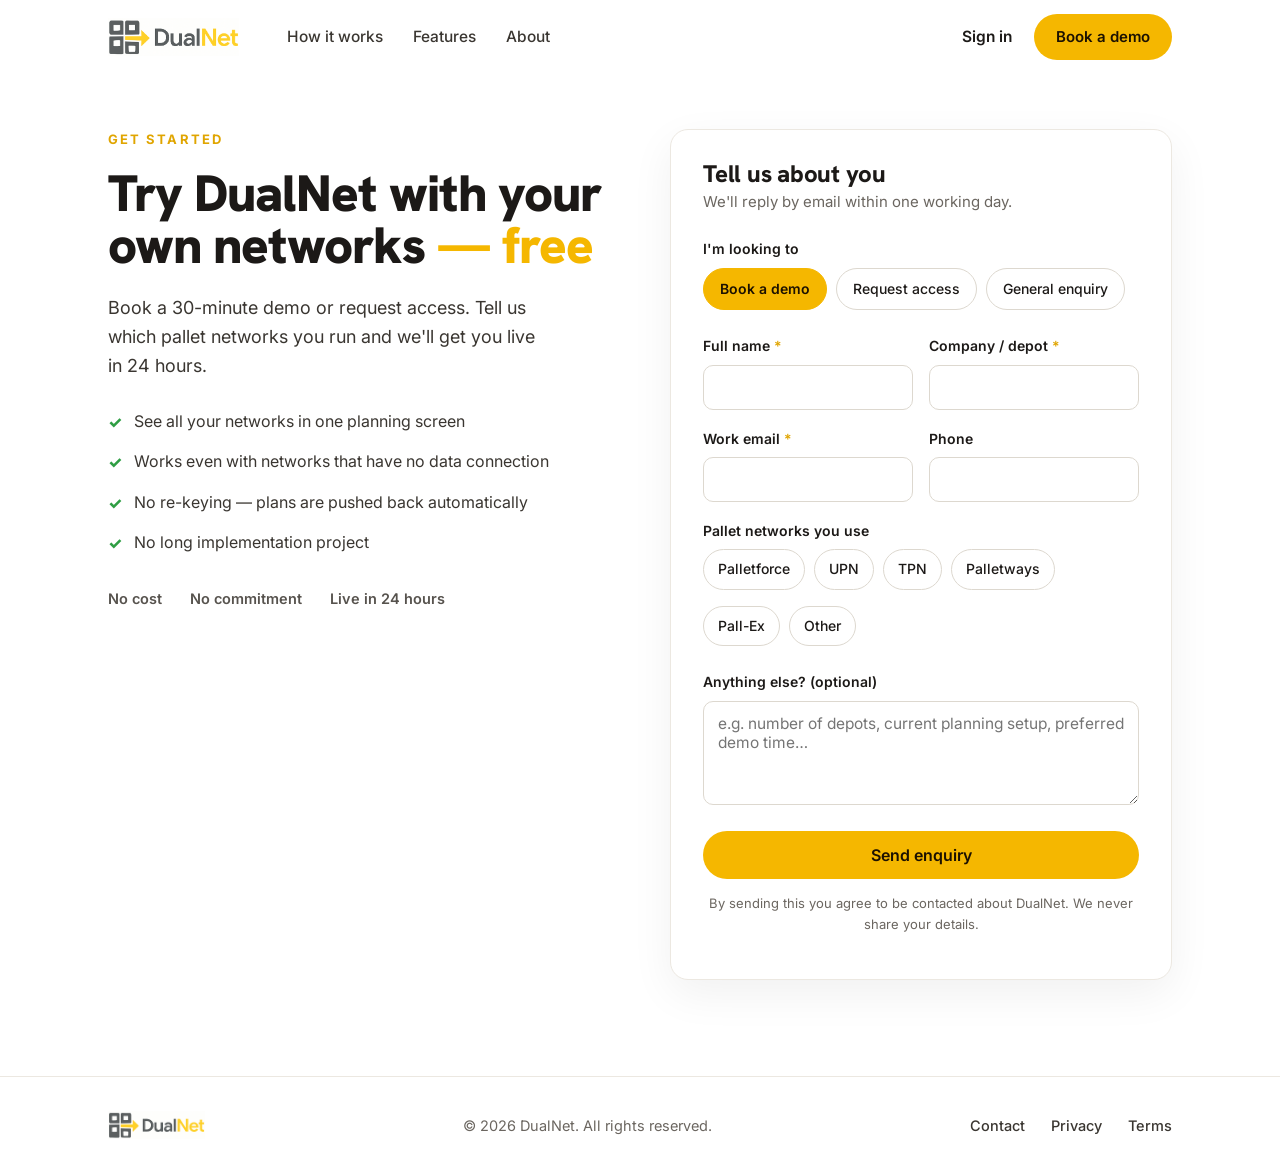
==== enquiry.html @ 668e94a1 "Add files via upload" ====
<!DOCTYPE html>
<html lang="en">
<head>
<meta charset="UTF-8" />
<meta name="viewport" content="width=device-width, initial-scale=1.0" />
<title>Get started with DualNet — Book a demo or request access</title>
<meta name="description" content="Book a 30-minute demo or request access to DualNet. No cost, no commitment, live in 24 hours." />

<link rel="icon" href="data:image/svg+xml,%3Csvg xmlns='http://www.w3.org/2000/svg' viewBox='0 0 64 64'%3E%3Crect x='4' y='4' width='22' height='22' rx='6' fill='%234f4f4f'/%3E%3Crect x='38' y='4' width='22' height='22' rx='6' fill='%234f4f4f'/%3E%3Crect x='4' y='38' width='22' height='22' rx='6' fill='%234f4f4f'/%3E%3Crect x='38' y='38' width='22' height='22' rx='6' fill='%234f4f4f'/%3E%3Cpath d='M20 27h22v-6l16 11-16 11v-6H20z' fill='%23f5b700' stroke='%23fff' stroke-width='2'/%3E%3C/svg%3E" />

<link rel="preconnect" href="https://fonts.googleapis.com" />
<link rel="preconnect" href="https://fonts.gstatic.com" crossorigin />
<link href="https://fonts.googleapis.com/css2?family=Hanken+Grotesk:wght@500;600;700;800;900&family=Inter:wght@400;500;600;700&display=swap" rel="stylesheet" />
<link rel="stylesheet" href="style.css" />
</head>
<body>

<header id="hdr">
  <div class="wrap">
    <nav class="nav">
      <a class="logo" href="index.html" aria-label="DualNet home"><img src="logo.png" alt="DualNet" /></a>
      <div class="nav-links">
        <a href="index.html#how">How it works</a>
        <a href="index.html#features">Features</a>
        <a href="index.html#about">About</a>
      </div>
      <div class="nav-right">
        <a class="signin" href="https://dualnet.carriernet.co.uk/pn/">Sign in</a>
        <a class="btn btn-gold btn-sm" href="#form">Book a demo</a>
      </div>
      <button class="hamburger" id="ham" aria-label="Menu" aria-expanded="false">
        <span></span><span></span><span></span>
      </button>
    </nav>
  </div>
  <div class="mobile-menu" id="mobileMenu">
    <a href="index.html#how">How it works</a>
    <a href="index.html#features">Features</a>
    <a href="index.html#about">About</a>
    <a href="https://dualnet.carriernet.co.uk/pn/">Sign in</a>
    <a class="btn btn-gold" href="#form">Book a demo</a>
  </div>
</header>

<main id="top">
  <section class="enq">
    <div class="wrap">
      <div class="enq-grid">

        <div class="enq-intro">
          <p class="eyebrow gold">Get started</p>
          <h1>Try DualNet with your own networks <span class="y">— free</span></h1>
          <p class="lead">Book a 30-minute demo or request access. Tell us which pallet networks you run and we'll get you live in 24 hours.</p>
          <ul class="points">
            <li><span class="tick">✓</span> See all your networks in one planning screen</li>
            <li><span class="tick">✓</span> Works even with networks that have no data connection</li>
            <li><span class="tick">✓</span> No re-keying — plans are pushed back automatically</li>
            <li><span class="tick">✓</span> No long implementation project</li>
          </ul>
          <div class="intro-badges">
            <span>No cost</span>
            <span>No commitment</span>
            <span>Live in 24 hours</span>
          </div>
        </div>

        <div class="form-card" id="form">
          <form id="enquiryForm" novalidate>
            <input type="text" name="_honey" tabindex="-1" autocomplete="off" aria-hidden="true" style="position:absolute;left:-9999px;width:1px;height:1px;opacity:0;" />
            <h2>Tell us about you</h2>
            <p class="sub">We'll reply by email within one working day.</p>

            <div class="field">
              <label>I'm looking to</label>
              <div class="segment" id="typeSegment">
                <label class="chip"><input type="radio" name="reason" value="Book a demo" checked /><span>Book a demo</span></label>
                <label class="chip"><input type="radio" name="reason" value="Request access (sign up)" /><span>Request access</span></label>
                <label class="chip"><input type="radio" name="reason" value="General enquiry" /><span>General enquiry</span></label>
              </div>
            </div>

            <div class="field-row">
              <div class="field">
                <label for="name">Full name <span class="req">*</span></label>
                <input type="text" id="name" name="name" autocomplete="name" required />
              </div>
              <div class="field">
                <label for="company">Company / depot <span class="req">*</span></label>
                <input type="text" id="company" name="company" autocomplete="organization" required />
              </div>
            </div>

            <div class="field-row">
              <div class="field">
                <label for="email">Work email <span class="req">*</span></label>
                <input type="email" id="email" name="email" autocomplete="email" required />
              </div>
              <div class="field">
                <label for="phone">Phone</label>
                <input type="tel" id="phone" name="phone" autocomplete="tel" />
              </div>
            </div>

            <div class="field">
              <label>Pallet networks you use</label>
              <div class="chips" id="networks">
                <label class="chip"><input type="checkbox" name="networks" value="Palletforce" /><span>Palletforce</span></label>
                <label class="chip"><input type="checkbox" name="networks" value="UPN" /><span>UPN</span></label>
                <label class="chip"><input type="checkbox" name="networks" value="TPN" /><span>TPN</span></label>
                <label class="chip"><input type="checkbox" name="networks" value="Palletways" /><span>Palletways</span></label>
                <label class="chip"><input type="checkbox" name="networks" value="Pall-Ex" /><span>Pall-Ex</span></label>
                <label class="chip"><input type="checkbox" name="networks" value="Other" /><span>Other</span></label>
              </div>
            </div>

            <div class="field">
              <label for="message">Anything else? (optional)</label>
              <textarea id="message" name="message" placeholder="e.g. number of depots, current planning setup, preferred demo time…"></textarea>
            </div>

            <button type="submit" class="btn btn-gold btn-block">Send enquiry</button>
            <p class="form-foot">By sending this you agree to be contacted about DualNet. We never share your details.</p>
          </form>

          <div class="success" id="success">
            <div class="ok">✓</div>
            <h3>Thanks — we've got your enquiry</h3>
            <p>We've received your details and will be in touch by email within one working day.</p>
          </div>
        </div>

      </div>
    </div>
  </section>
</main>

<footer>
  <div class="wrap">
    <div class="foot">
      <img src="logo.png" alt="DualNet" />
      <div class="copy">© 2026 DualNet. All rights reserved.</div>
      <div class="links">
        <a href="#form">Contact</a>
        <a href="index.html#privacy">Privacy</a>
        <a href="index.html#terms">Terms</a>
      </div>
    </div>
  </div>
</footer>

<script>
  /* ================================================================
     WHERE ENQUIRIES GO  —  powered by FormSubmit (formsubmit.co)
     ----------------------------------------------------------------
     SETUP (one-time):
       1. Put your inbox address below.
       2. Publish the site, then submit this form ONCE yourself.
          FormSubmit emails that inbox an activation link — click it.
       3. After activation, every submission is emailed to you.
       (Optional, to keep your address out of the page source: after
        activating, FormSubmit gives you a random token like
        "a1b2c3d4e5..." — paste that here instead of the email.)
  ================================================================ */
  var FORMSUBMIT_TARGET = "donotreply@deltion.co.uk";   // FormSubmit target (email or token)

  // sticky header
  var hdr = document.getElementById('hdr');
  window.addEventListener('scroll', function(){ hdr.classList.toggle('scrolled', window.scrollY > 8); }, {passive:true});

  // mobile menu
  var ham = document.getElementById('ham'), menu = document.getElementById('mobileMenu');
  ham.addEventListener('click', function(){
    var open = menu.style.display === 'block';
    menu.style.display = open ? 'none' : 'block';
    ham.setAttribute('aria-expanded', String(!open));
  });
  menu.querySelectorAll('a').forEach(function(a){
    a.addEventListener('click', function(){ menu.style.display='none'; ham.setAttribute('aria-expanded','false'); });
  });

  // preselect reason from ?type= (e.g. enquiry.html?type=signup)
  (function(){
    var t = new URLSearchParams(location.search).get('type');
    if(!t) return;
    var map = { signup:'Request access (sign up)', access:'Request access (sign up)', demo:'Book a demo', enquiry:'General enquiry' };
    var val = map[t.toLowerCase()];
    if(val){
      var r = document.querySelector('input[name=reason][value="'+val+'"]');
      if(r) r.checked = true;
    }
  })();

  var form = document.getElementById('enquiryForm');
  var submitBtn = form.querySelector('button[type=submit]');

  form.addEventListener('submit', function(e){
    e.preventDefault();

    var reason   = (document.querySelector('input[name=reason]:checked')||{}).value || '';
    var networks = Array.from(form.querySelectorAll('input[name=networks]:checked')).map(function(c){return c.value;}).join(', ');
    var name     = form.name.value.trim();
    var company  = form.company.value.trim();
    var email    = form.email.value.trim();

    // required-field check
    if(!name || !company || !email){
      alert('Please fill in your name, company and work email.');
      return;
    }

    // honeypot: a real person leaves this empty; bots fill it
    if(form._honey && form._honey.value){ showSuccess(); return; }

    var payload = {
      "Reason": reason,
      "Name": name,
      "Company / depot": company,
      "Email": email,
      "Phone": form.phone.value.trim() || '-',
      "Networks used": networks || '-',
      "Message": form.message.value.trim() || '-',
      "_subject": "DualNet enquiry — " + reason + " — " + company,
      "_replyto": email,
      "_template": "table"
    };

    submitBtn.disabled = true;
    submitBtn.textContent = 'Sending…';

    fetch('https://formsubmit.co/ajax/' + encodeURIComponent(FORMSUBMIT_TARGET), {
      method: 'POST',
      headers: { 'Content-Type': 'application/json', 'Accept': 'application/json' },
      body: JSON.stringify(payload)
    })
    .then(function(r){ return r.json(); })
    .then(function(){ showSuccess(); })
    .catch(function(){
      submitBtn.disabled = false;
      submitBtn.textContent = 'Send enquiry';
      alert('Sorry — something went wrong. Please email us directly at ' + FORMSUBMIT_TARGET);
    });
  });

  function showSuccess(){
    form.style.display = 'none';
    document.getElementById('success').classList.add('show');
    document.getElementById('form').scrollIntoView({behavior:'smooth', block:'center'});
  }
</script>
</body>
</html>
---- style.css ----
:root{
  --gold:#f5b700;
  --gold-deep:#e0a500;
  --ink:#1c1917;
  --muted:#6b6660;
  --line:#ece8e1;
  --paper:#ffffff;
  --paper-2:#faf9f6;
  --cream:#fbf6e8;
  --dark:#1f1813;
  --dark-2:#2a231a;
  --card-gold:#3d2f08;
  --green:#2f9e44;
  --red:#e03131;
  --maxw:1120px;
  --display:'Hanken Grotesk', system-ui, sans-serif;
  --body:'Inter', system-ui, sans-serif;
}

*{box-sizing:border-box;}
html{scroll-behavior:smooth;}
body{
  margin:0; background:var(--paper); color:var(--ink);
  font-family:var(--body); font-size:17px; line-height:1.6;
  -webkit-font-smoothing:antialiased; text-rendering:optimizeLegibility;
}
a{color:inherit; text-decoration:none;}
img{max-width:100%; display:block;}
.wrap{max-width:var(--maxw); margin:0 auto; padding:0 28px;}

h1,h2,h3{font-family:var(--display); font-weight:800; line-height:1.02; margin:0; letter-spacing:-.01em;}
.eyebrow{
  font-family:var(--body); font-weight:700; font-size:13px;
  letter-spacing:.16em; text-transform:uppercase; color:var(--muted);
  margin:0 0 18px;
}
.eyebrow.gold{color:var(--gold-deep);}

/* ---------- Buttons ---------- */
.btn{
  display:inline-flex; align-items:center; justify-content:center; gap:8px;
  font-family:var(--body); font-weight:600; font-size:16px;
  padding:14px 26px; border-radius:999px; border:0; cursor:pointer;
  transition:transform .12s ease, background .15s ease, box-shadow .15s ease;
}
.btn-gold{background:var(--gold); color:#1c1100;}
.btn-gold:hover{background:var(--gold-deep); transform:translateY(-1px);}
.btn-sm{padding:11px 22px; font-size:15px;}
.btn-block{width:100%;}
.link-arrow{font-weight:600; display:inline-flex; align-items:center; gap:6px;}
.link-arrow:hover{color:var(--gold-deep);}
.link-arrow .a{transition:transform .15s ease;}
.link-arrow:hover .a{transform:translateX(3px);}

/* ---------- Header ---------- */
header{
  position:sticky; top:0; z-index:50; background:rgba(255,255,255,.86);
  backdrop-filter:saturate(140%) blur(10px); border-bottom:1px solid transparent;
  transition:border-color .2s ease, box-shadow .2s ease;
}
header.scrolled{border-color:var(--line); box-shadow:0 1px 0 rgba(0,0,0,.02);}
.nav{display:flex; align-items:center; gap:34px; height:74px;}
.logo img{height:38px; width:auto;}
.nav-links{display:flex; gap:30px; margin-left:14px;}
.nav-links a{font-weight:500; color:#3a3631; font-size:15.5px;}
.nav-links a:hover{color:var(--ink);}
.nav-right{margin-left:auto; display:flex; align-items:center; gap:22px;}
.signin{font-weight:600; font-size:15.5px;}
.signin:hover{color:var(--gold-deep);}
.hamburger{display:none; background:none; border:0; cursor:pointer; padding:8px; margin-left:auto;}
.hamburger span{display:block; width:24px; height:2.5px; background:var(--ink); border-radius:2px; margin:5px 0; transition:.2s;}

/* ---------- Hero ---------- */
.hero{padding:64px 0 88px;}
.hero-grid{display:grid; grid-template-columns:1.05fr .95fr; gap:64px; align-items:center;}
.hero h1{font-size:clamp(2.9rem, 5.2vw, 4.7rem); font-weight:900; letter-spacing:-.02em;}
.hero h1 .y{color:var(--gold);}
.hero p.lead{font-size:18px; color:#3a3631; max-width:430px; margin:26px 0 36px;}
.hero-cta{display:flex; align-items:center; gap:26px; flex-wrap:wrap;}

/* Stats panel */
.panel{background:var(--dark); border-radius:20px; padding:24px; display:grid; gap:16px;}
.stat-row{display:grid; grid-template-columns:1fr 1fr; gap:16px;}
.stat{background:var(--card-gold); border:1px solid rgba(245,183,0,.18); border-radius:14px; padding:22px 22px 20px;}
.stat .num{font-family:var(--display); font-weight:900; font-size:clamp(2.2rem,3.4vw,2.9rem); color:var(--gold); line-height:1;}
.stat .lab{color:#e9e0cf; font-size:14.5px; margin-top:10px; line-height:1.35;}
.stat-wide{background:var(--dark-2); border:1px solid rgba(255,255,255,.06); border-radius:14px; padding:26px 24px; display:flex; align-items:center; justify-content:space-between; gap:18px; flex-wrap:wrap;}
.stat-wide .num{font-family:var(--display); font-weight:900; font-size:clamp(2rem,3.2vw,2.6rem); color:var(--gold); line-height:1;}
.stat-wide .note{color:#9c958a; font-size:14px; line-height:1.4; max-width:200px;}

/* ---------- Sections ---------- */
section{padding:92px 0;}
.sec-head h2{font-size:clamp(2rem,3.4vw,2.7rem); font-weight:800;}

/* How it works */
.steps{display:grid; grid-template-columns:repeat(3,1fr); gap:48px; margin-top:54px;}
.step .marker{font-family:var(--display); font-weight:900; font-size:3.4rem; color:#f6e6ad; line-height:1; letter-spacing:-.03em;}
.step h3{font-size:1.3rem; font-weight:800; margin:10px 0 12px;}
.step p{color:var(--muted); font-size:16px; margin:0;}

/* Why DualNet / comparison */
.why{background:var(--paper-2); border-top:1px solid var(--line); border-bottom:1px solid var(--line);}
.compare{margin-top:46px; display:grid; grid-template-columns:1.4fr 1fr 1fr; align-items:stretch;}
.compare .ch{font-weight:600; color:var(--muted); font-size:14px; padding:18px 22px;}
.compare .ch.center{text-align:center;}
.col-dual{background:var(--cream);}
.col-dual .head{background:var(--dark); color:var(--gold); font-family:var(--display); font-weight:800; text-align:center; padding:18px; font-size:1.05rem; border-radius:8px 8px 0 0;}
.compare .feature{font-weight:600; font-size:15.5px; padding:22px; border-top:1px solid var(--line); display:flex; align-items:center; min-height:84px;}
.compare .cell{padding:22px; border-top:1px solid var(--line); display:flex; align-items:center; justify-content:center; gap:9px; text-align:center; font-size:15.5px; min-height:84px;}
.col-dual .cell{border-top:1px solid #f0e7cf;}
.compare .cell.dual{font-weight:600;}
.tick{color:var(--green); font-weight:700;}
.cross{color:var(--red); font-weight:700;}

/* Testimonial */
.quote{background:var(--dark); color:#f1ece2;}
.quote .wrap{padding:18px 28px;}
.quote-grid{display:grid; grid-template-columns:auto 1fr; gap:32px; align-items:flex-start; max-width:860px;}
.avatar{width:64px; height:64px; border-radius:50%; background:var(--gold); display:flex; align-items:center; justify-content:center; font-family:var(--display); font-weight:900; color:#1c1100; font-size:1.2rem;}
.stars{color:var(--gold); letter-spacing:4px; font-size:16px; margin-bottom:14px;}
.quote blockquote{margin:0; font-family:var(--display); font-weight:700; font-size:clamp(1.25rem,2.2vw,1.7rem); line-height:1.45; letter-spacing:-.01em;}
.quote .by{color:#9c958a; font-size:14px; margin-top:20px; font-family:var(--body); font-weight:500;}

/* Final CTA */
.final{text-align:center;}
.final h2{font-family:var(--display); font-weight:900; font-size:clamp(2.4rem,5vw,4rem); letter-spacing:-.02em; max-width:14ch; margin:0 auto;}
.final h2 .y{color:var(--gold);}
.final p{color:var(--muted); font-size:18px; margin:22px auto 0;}
.badges{display:flex; gap:38px; justify-content:center; flex-wrap:wrap; margin:34px 0 30px; color:#57534e; font-weight:600; font-size:15px;}

/* ---------- Enquiry page ---------- */
.enq{padding:54px 0 96px;}
.enq-grid{display:grid; grid-template-columns:1fr 1fr; gap:60px; align-items:start;}
.enq-intro h1{font-size:clamp(2.3rem,4vw,3.3rem); font-weight:900; letter-spacing:-.02em;}
.enq-intro h1 .y{color:var(--gold);}
.enq-intro p.lead{font-size:18px; color:#3a3631; margin:22px 0 28px; max-width:440px;}
.points{list-style:none; padding:0; margin:0; display:grid; gap:14px;}
.points li{display:flex; gap:12px; align-items:flex-start; font-size:16px; color:#3a3631;}
.points li .tick{color:var(--green); font-weight:800; margin-top:1px;}
.intro-badges{display:flex; gap:28px; flex-wrap:wrap; margin-top:30px; color:#57534e; font-weight:600; font-size:14.5px;}

.form-card{background:#fff; border:1px solid var(--line); border-radius:18px; padding:32px; box-shadow:0 14px 44px rgba(0,0,0,.06);}
.form-card h2{font-size:1.5rem; font-weight:800; margin-bottom:4px;}
.form-card .sub{color:var(--muted); font-size:15px; margin:0 0 24px;}
.field{margin-bottom:18px;}
.field label{display:block; font-weight:600; font-size:14px; margin-bottom:7px;}
.field .req{color:var(--gold-deep);}
input[type=text],input[type=email],input[type=tel],textarea,select{
  width:100%; font-family:var(--body); font-size:15.5px; padding:12px 14px;
  border:1px solid #ddd8cf; border-radius:10px; background:#fff; color:var(--ink); transition:border-color .15s ease, box-shadow .15s ease;
}
input:focus,textarea:focus,select:focus{outline:none; border-color:var(--gold); box-shadow:0 0 0 3px rgba(245,183,0,.18);}
textarea{min-height:104px; resize:vertical;}
.field-row{display:grid; grid-template-columns:1fr 1fr; gap:16px;}

.chips{display:flex; flex-wrap:wrap; gap:9px;}
.chip{cursor:pointer; user-select:none;}
.chip input{position:absolute; opacity:0; width:0; height:0;}
.chip span{display:inline-block; padding:8px 14px; border:1px solid #ddd8cf; border-radius:999px; font-size:14px; font-weight:500; transition:.12s;}
.chip input:checked + span{background:var(--gold); border-color:var(--gold); color:#1c1100; font-weight:600;}
.chip input:focus-visible + span{box-shadow:0 0 0 3px rgba(245,183,0,.25);}

.segment{display:flex; gap:9px; flex-wrap:wrap;}
.segment .chip span{padding:9px 16px;}

.form-note{font-size:13px; color:var(--muted); margin-top:6px;}
.form-foot{font-size:13px; color:var(--muted); margin-top:14px; text-align:center;}
.success{display:none; text-align:center; padding:18px 0;}
.success.show{display:block;}
.success .ok{width:56px; height:56px; border-radius:50%; background:var(--gold); color:#1c1100; font-size:1.8rem; display:flex; align-items:center; justify-content:center; margin:0 auto 16px; font-family:var(--display); font-weight:900;}
.success h3{font-size:1.3rem; font-weight:800; margin-bottom:8px;}
.success p{color:var(--muted); margin:0;}

/* ---------- Footer ---------- */
footer{border-top:1px solid var(--line); padding:34px 0;}
.foot{display:flex; align-items:center; justify-content:space-between; gap:24px; flex-wrap:wrap;}
.foot img{height:28px;}
.foot .copy{color:var(--muted); font-size:14.5px;}
.foot .links{display:flex; gap:26px;}
.foot .links a{color:#3a3631; font-size:14.5px; font-weight:500;}
.foot .links a:hover{color:var(--gold-deep);}

/* Mobile menu panel */
.mobile-menu{display:none; border-top:1px solid var(--line); background:#fff; padding:16px 28px 22px;}
.mobile-menu a{display:block; padding:11px 0; font-weight:500; border-bottom:1px solid var(--line);}
.mobile-menu .btn{margin-top:16px; width:100%; justify-content:center;}

/* ---------- Responsive ---------- */
@media (max-width:920px){
  .hero-grid{grid-template-columns:1fr; gap:42px;}
  .hero{padding:46px 0 64px;}
  .steps{grid-template-columns:1fr; gap:38px;}
  .enq-grid{grid-template-columns:1fr; gap:40px;}
  .nav-links,.signin,.nav-right .btn{display:none;}
  .hamburger{display:block;}
  section{padding:68px 0;}
}
@media (max-width:620px){
  body{font-size:16px;}
  .stat-row{grid-template-columns:1fr 1fr;}
  .compare{grid-template-columns:1fr;}
  .compare .ch{display:none;}
  .compare .feature{border-top:1px solid var(--line); min-height:0; padding:18px 4px 6px; font-size:15px;}
  .col-dual{background:transparent;}
  .col-dual .head{display:none;}
  .compare .cell{justify-content:flex-start; min-height:0; padding:6px 4px;}
  .compare .cell.dual::after{content:' — DualNet'; color:var(--muted); font-weight:500;}
  .compare .cell.alt::after{content:' — Typical alternatives'; color:var(--muted); font-weight:500;}
  .col-dual .cell{border-top:0;}
  .field-row{grid-template-columns:1fr;}
  .foot{flex-direction:column; align-items:flex-start; gap:18px;}
}
@media (prefers-reduced-motion:reduce){*{scroll-behavior:auto; transition:none!important;}}
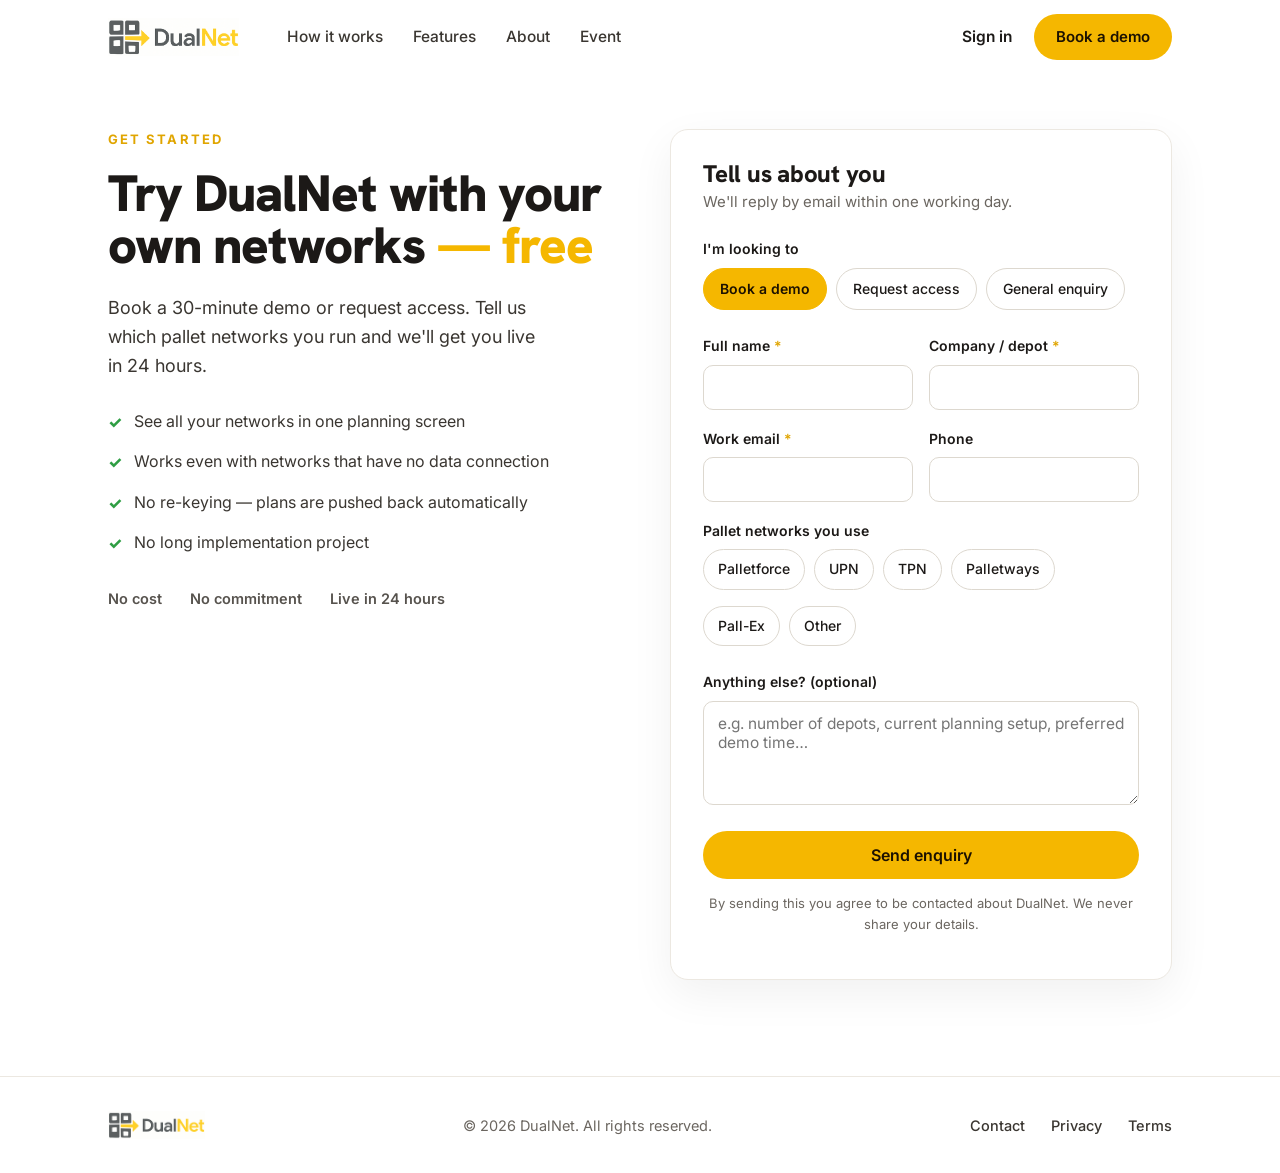
==== commit dfc5bd9e: "Update enquiry.html" ====
--- a/enquiry.html
+++ b/enquiry.html
@@ -23,6 +23,7 @@
         <a href="index.html#how">How it works</a>
         <a href="index.html#features">Features</a>
         <a href="index.html#about">About</a>
+        <a href="event.html">Event</a>
       </div>
       <div class="nav-right">
         <a class="signin" href="https://dualnet.carriernet.co.uk/pn/">Sign in</a>
@@ -37,6 +38,7 @@
     <a href="index.html#how">How it works</a>
     <a href="index.html#features">Features</a>
     <a href="index.html#about">About</a>
+    <a href="event.html">Event</a>
     <a href="https://dualnet.carriernet.co.uk/pn/">Sign in</a>
     <a class="btn btn-gold" href="#form">Book a demo</a>
   </div>
